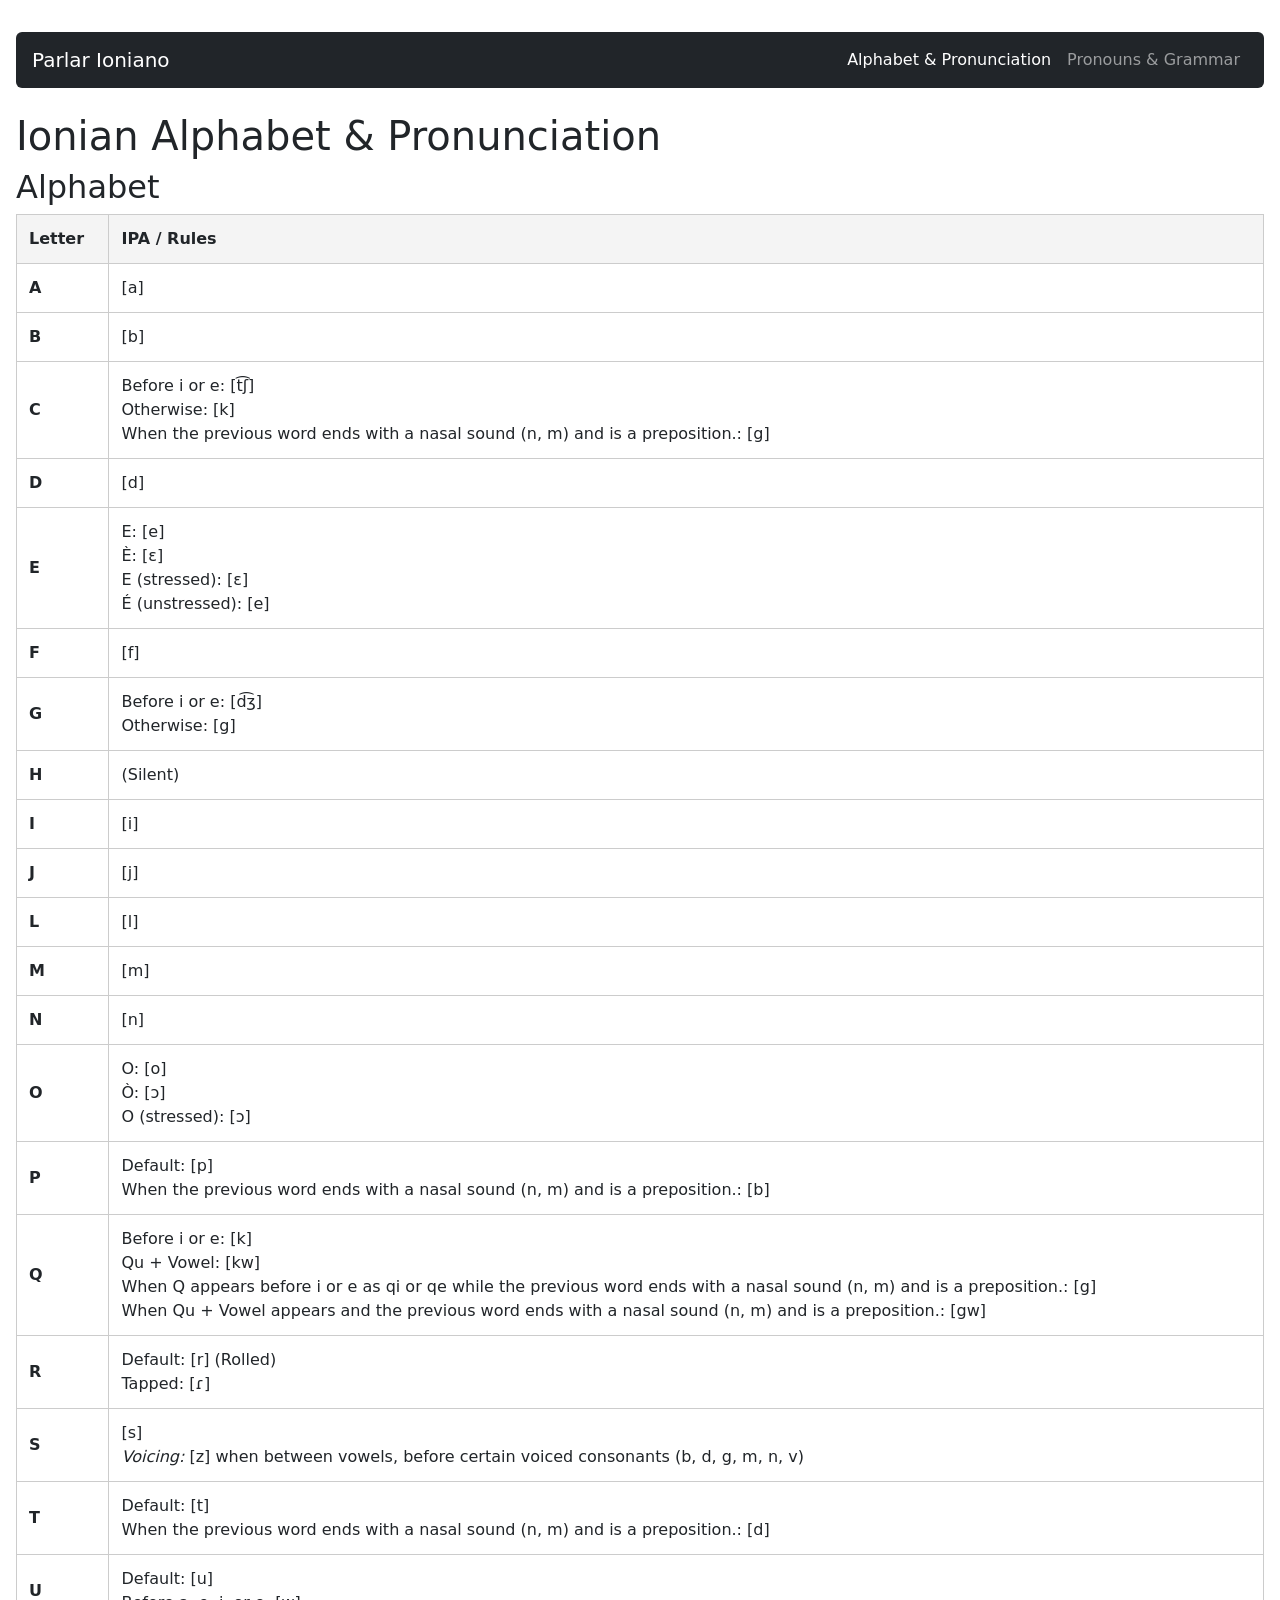
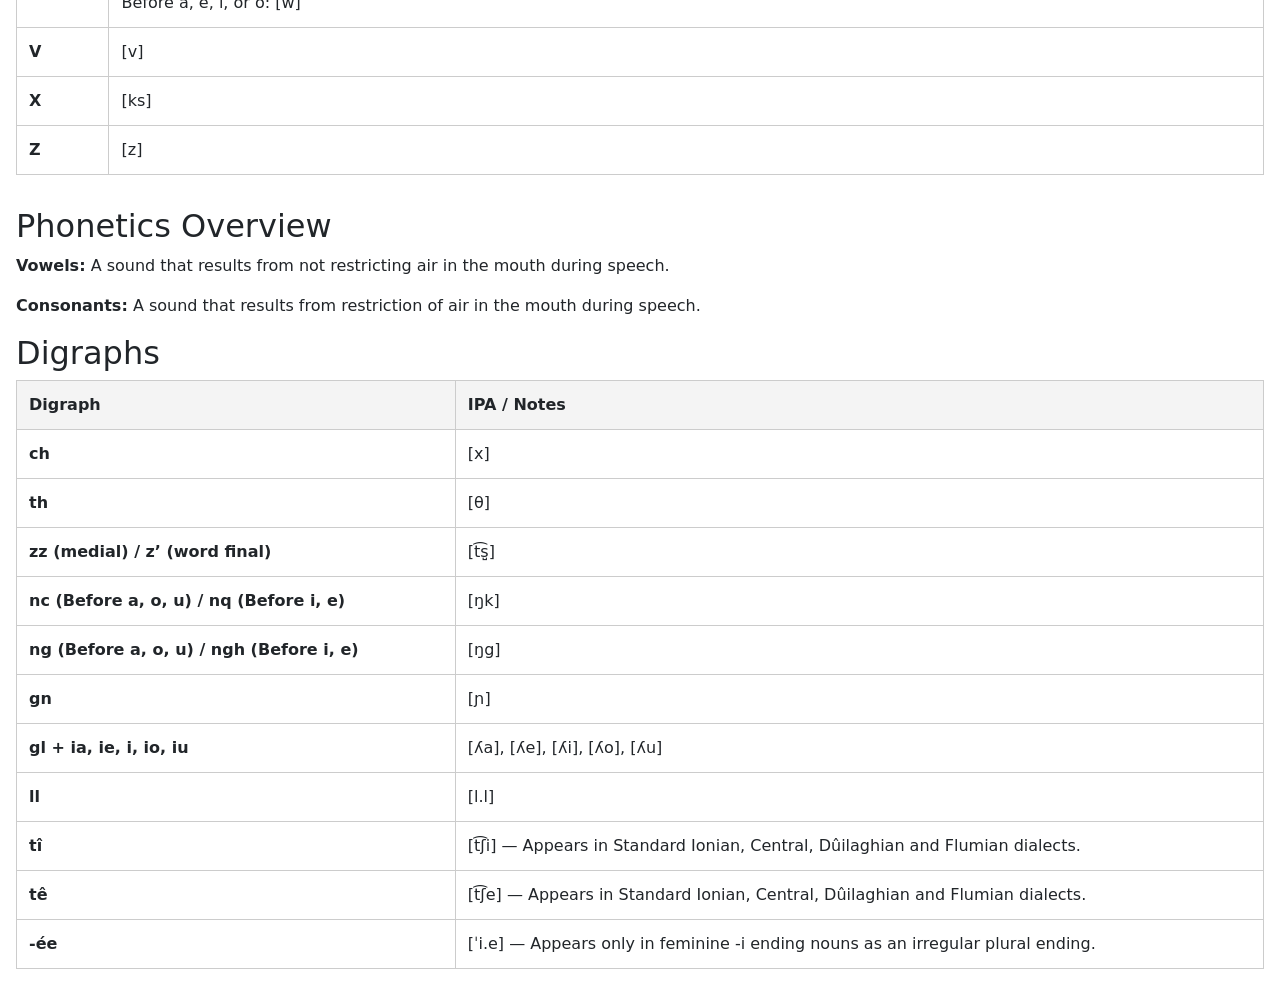
==== alphabet.html @ 9d61ab15 "Fix capitalization in titles and improve navigation links; update iframe attributes for better usabi" ====
<!DOCTYPE html>
<html lang="en">
  <head>
    <meta charset="UTF-8" />
    <meta name="viewport" content="width=device-width, initial-scale=1.0" />
    <title>Alphabet & Pronunciation – Parlar Ioniano</title>
    <!-- Pinned Bootstrap CSS CDN with Integrity Hash -->
    <link
      href="https://cdn.jsdelivr.net/npm/bootstrap@5.3.3/dist/css/bootstrap.min.css"
      rel="stylesheet"
      integrity="sha384-QWTKZyjpPEjISv5WaRU9OFeRpok6YctnYmDr5pNlyT2bRjXh0JMhjY6hW+ALEwIH"
      crossorigin="anonymous"
    />
    <link rel="stylesheet" href="css/style.css" />
    <style>
      body {
        font-family: system-ui, -apple-system, "Segoe UI", Roboto, Helvetica,
          Arial, sans-serif;
        line-height: 1.5;
        max-width: 900px;
        margin: 2rem auto;
        padding: 0 1rem;
      }
      table {
        width: 100%;
        border-collapse: collapse;
        margin-bottom: 2rem;
      }
      th,
      td {
        border: 1px solid #ccc;
        padding: 0.75rem;
        text-align: left;
      }
      th {
        background-color: #f4f4f4;
      }
      td {
        font-family: "Lucida Sans Unicode", "DejaVu Sans", Arial, sans-serif;
      }
    </style>
  </head>
  <body>
    <!-- Navigation header that auto-hides if loaded inside index.html's iframe -->
    <header class="mb-4" id="page-header">
      <nav class="navbar navbar-expand-lg navbar-dark bg-dark rounded px-3">
        <a class="navbar-brand" href="index.html" target="_top"
          >Parlar Ioniano</a
        >
        <div class="navbar-nav ms-auto">
          <a class="nav-link active" aria-current="page" href="alphabet.html"
            >Alphabet & Pronunciation</a
          >
          <a class="nav-link" href="grammar.html">Pronouns & Grammar</a>
        </div>
      </nav>
    </header>

    <main>
      <div id="alphabet-container"></div>
    </main>

    <script>
      // Automatically hide header if viewed inside the index.html iframe to prevent duplication
      if (window.self !== window.top) {
        const header = document.getElementById("page-header");
        if (header) {
          header.style.display = "none";
        }
      }
    </script>

    <script type="module">
      import { renderAlphabetPage } from "./js/data.js";
      renderAlphabetPage("alphabet-container", "data-json/data/letters.json");
    </script>
    <!-- Pinned Bootstrap JS Bundle CDN with Integrity Hash -->
    <script
      src="https://cdn.jsdelivr.net/npm/bootstrap@5.3.3/dist/js/bootstrap.bundle.min.js"
      integrity="sha384-YvpcrYf0tY3lHB60NNkmXc5s9fDVZLESaAA55NDzOxhy9GkcIdslK1eN7N6jIeHz"
      crossorigin="anonymous"
    ></script>
  </body>
</html>
---- css/style.css ----
/* Custom theme configurations loaded after Bootstrap */
:root {
  --bs-body-font-family: system-ui, -apple-system, "Segoe UI", Roboto, Helvetica,
    Arial, sans-serif;
}

/* Restore the centered layout container box for the alphabet page */
body {
  max-width: 1920px !important;
  margin: 2rem auto !important;
  padding: 0 1rem !important;
}
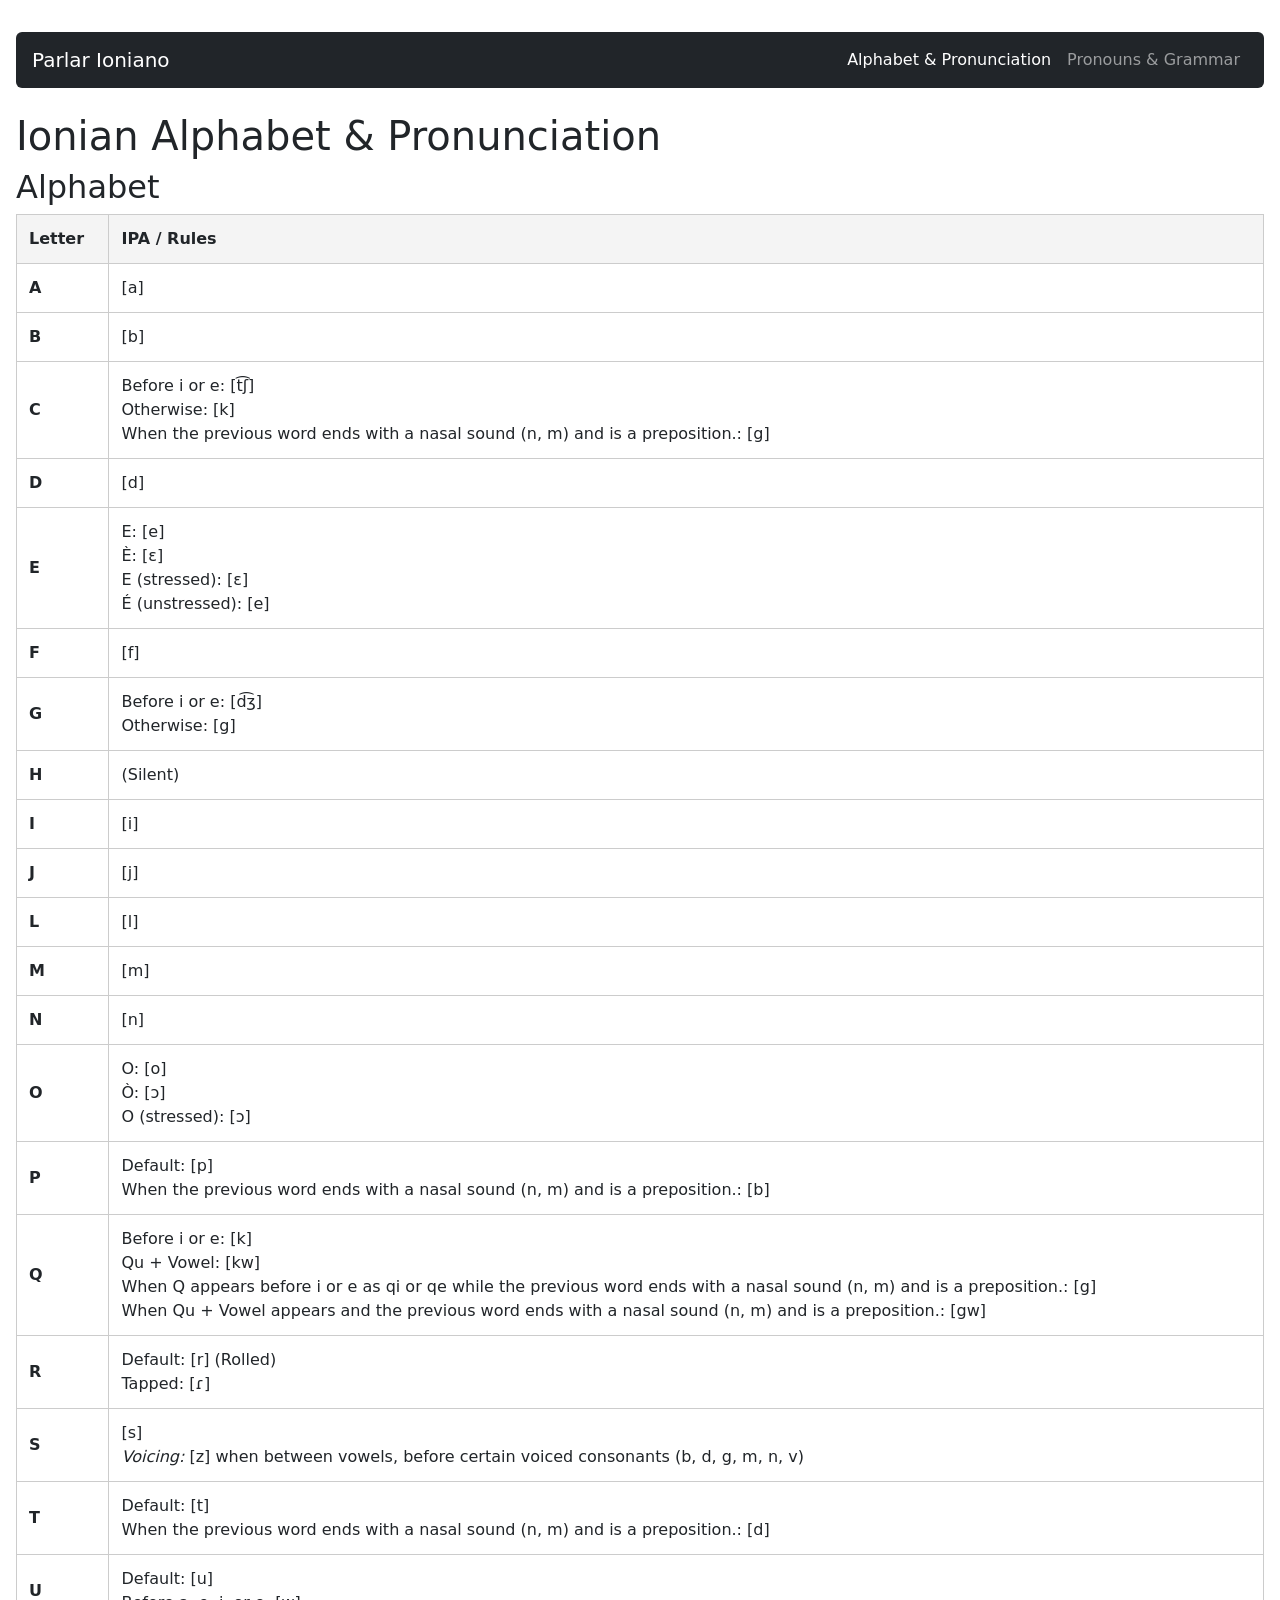
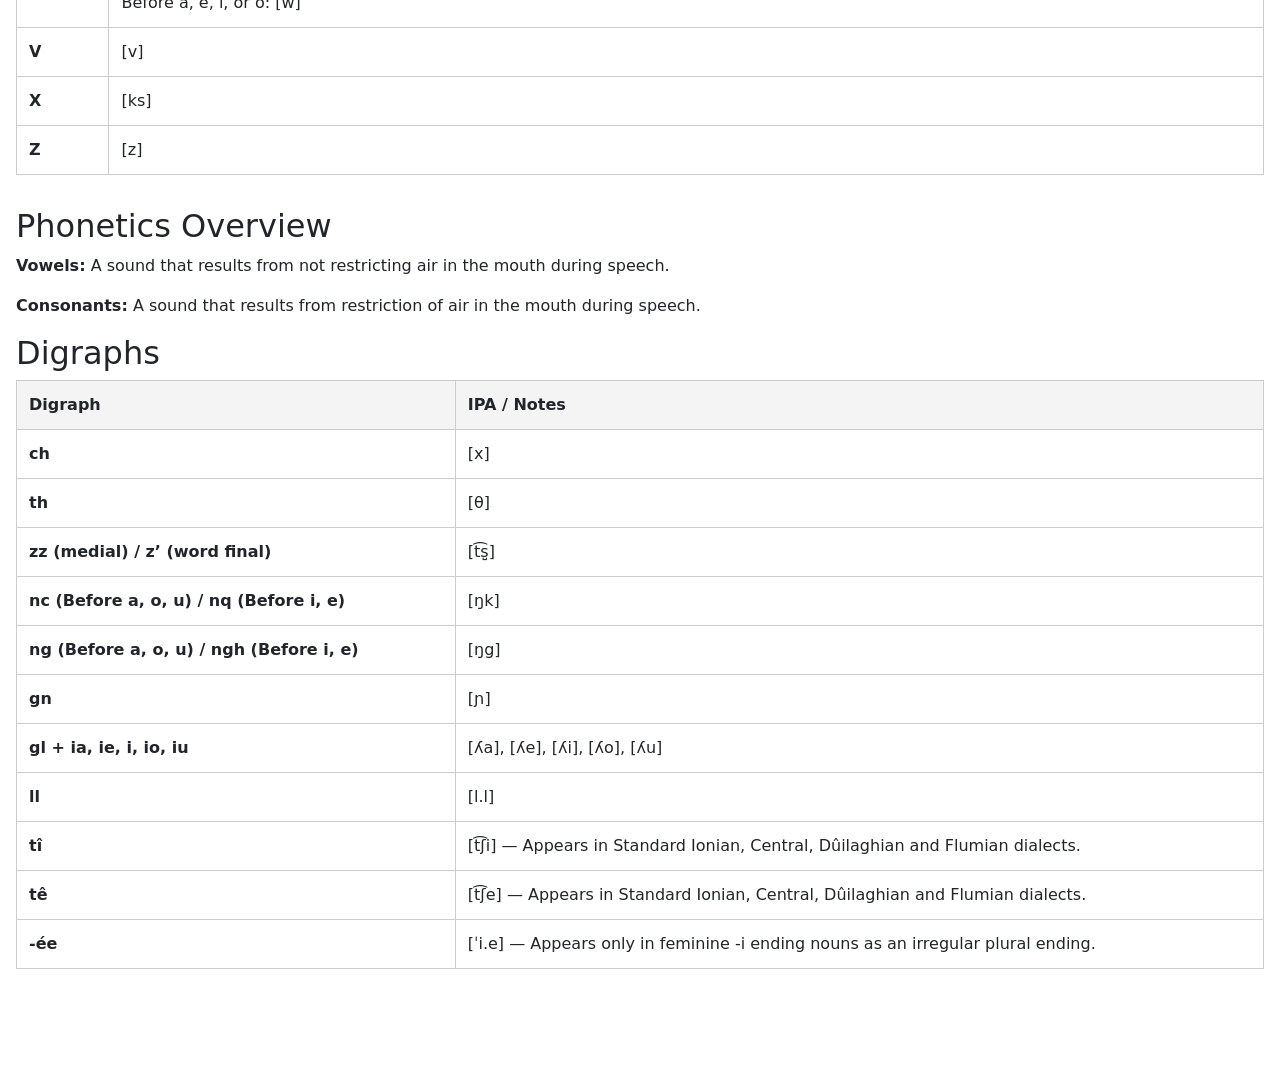
==== commit 96d56165: "Add bottom padding to body and adjust main class for improved layout; remove "Home" link" ====
--- a/alphabet.html
+++ b/alphabet.html
@@ -19,7 +19,7 @@
         line-height: 1.5;
         max-width: 900px;
         margin: 2rem auto;
-        padding: 0 1rem;
+        padding: 0 1rem 4rem 1rem; /* Added bottom padding to the body */
       }
       table {
         width: 100%;
@@ -35,6 +35,7 @@
       th {
         background-color: #f4f4f4;
       }
+      /* Ensure IPA brackets and special linguistic characters render cleanly */
       td {
         font-family: "Lucida Sans Unicode", "DejaVu Sans", Arial, sans-serif;
       }
@@ -48,6 +49,7 @@
           >Parlar Ioniano</a
         >
         <div class="navbar-nav ms-auto">
+          <!-- "Home" link removed -->
           <a class="nav-link active" aria-current="page" href="alphabet.html"
             >Alphabet & Pronunciation</a
           >
@@ -56,7 +58,7 @@
       </nav>
     </header>
 
-    <main>
+    <main class="mb-5 pb-4">
       <div id="alphabet-container"></div>
     </main>
 
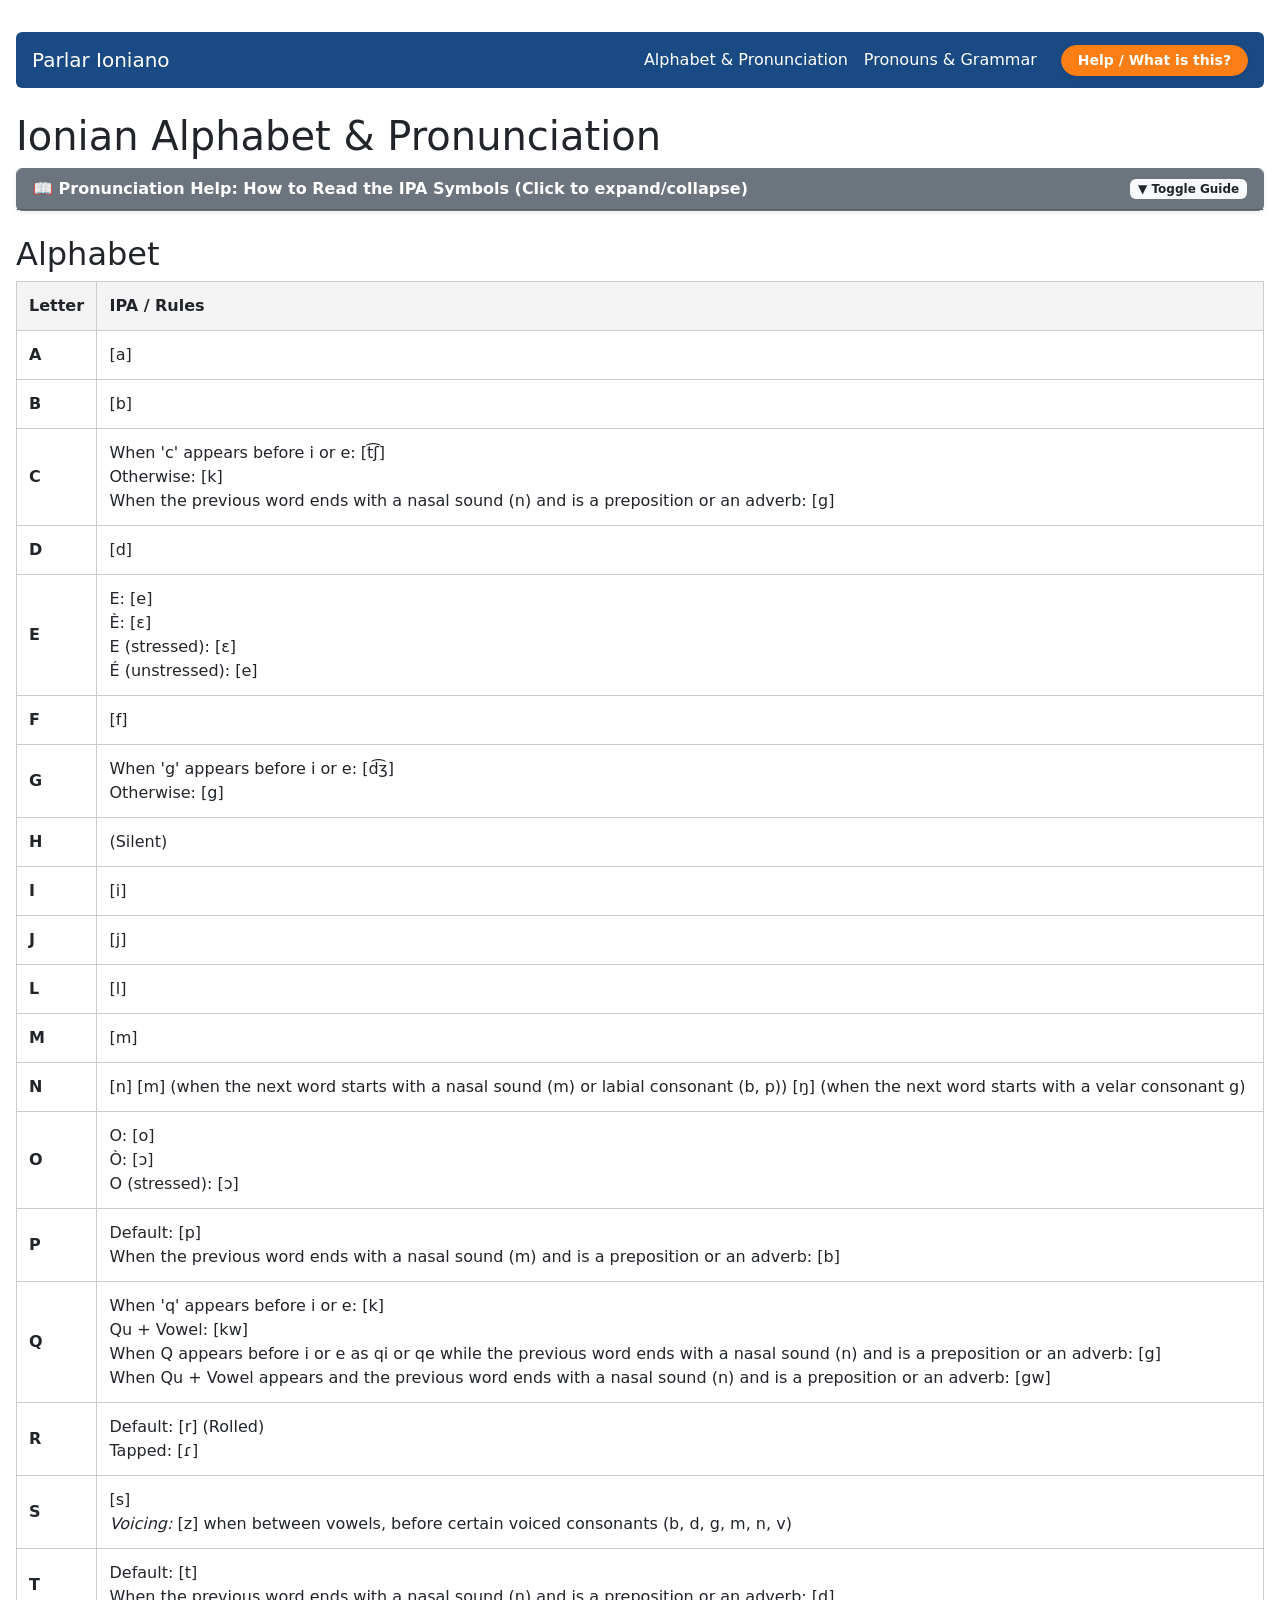
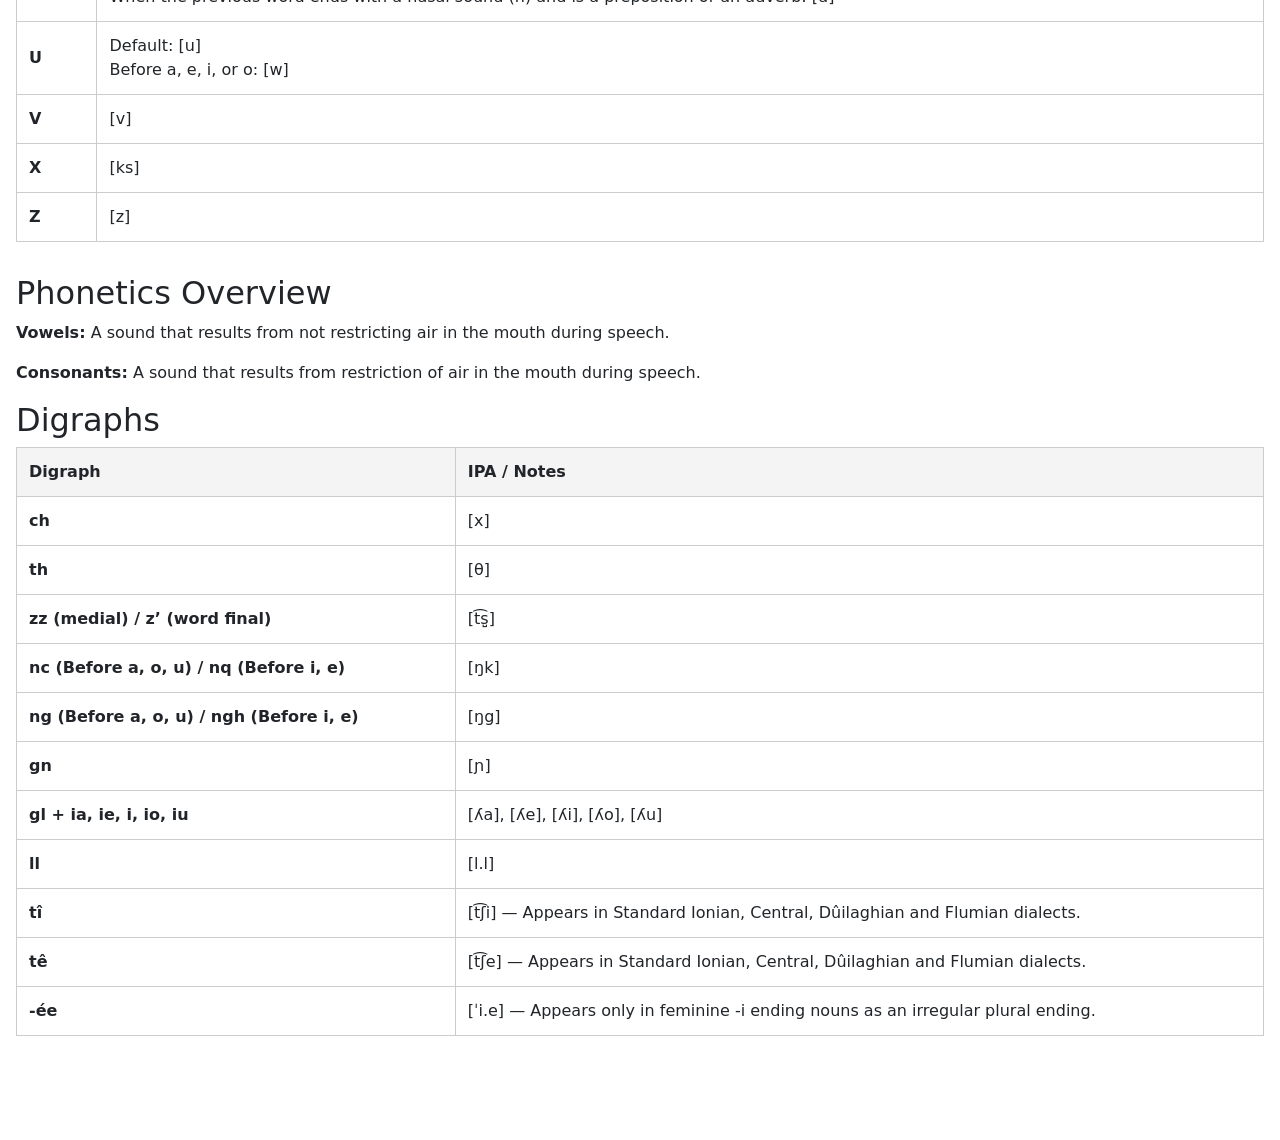
==== commit 1bf74706: "Enhance letters.json with clearer conditions for 'C', 'G', 'N', and 'Q' sounds; add IPA guide in dat" ====
--- a/alphabet.html
+++ b/alphabet.html
@@ -19,7 +19,7 @@
         line-height: 1.5;
         max-width: 900px;
         margin: 2rem auto;
-        padding: 0 1rem 4rem 1rem; /* Added bottom padding to the body */
+        padding: 0 1rem 4rem 1rem;
       }
       table {
         width: 100%;
@@ -35,9 +35,21 @@
       th {
         background-color: #f4f4f4;
       }
-      /* Ensure IPA brackets and special linguistic characters render cleanly */
       td {
         font-family: "Lucida Sans Unicode", "DejaVu Sans", Arial, sans-serif;
+      }
+      /* Custom Orange Button with Glowing Hover Effect */
+      .help-btn-orange {
+        background-color: #fd7e14;
+        border-color: #fd7e14;
+        transition: background-color 0.2s ease, transform 0.2s ease,
+          box-shadow 0.3s ease;
+      }
+      .help-btn-orange:hover {
+        background-color: #e56b0b !important;
+        border-color: #e56b0b !important;
+        transform: translateY(-1px);
+        box-shadow: 0 0 15px rgba(253, 126, 20, 0.8) !important;
       }
     </style>
   </head>
@@ -48,12 +60,22 @@
         <a class="navbar-brand" href="index.html" target="_top"
           >Parlar Ioniano</a
         >
-        <div class="navbar-nav ms-auto">
-          <!-- "Home" link removed -->
+
+        <div class="navbar-nav ms-auto align-items-center">
           <a class="nav-link active" aria-current="page" href="alphabet.html"
             >Alphabet & Pronunciation</a
           >
           <a class="nav-link" href="grammar.html">Pronouns & Grammar</a>
+          <!-- Help Button Trigger (Orange with Hover Glow) -->
+          <button
+            type="button"
+            class="btn btn-sm ms-lg-3 mt-2 mt-lg-0 rounded-pill px-3 text-white fw-bold shadow-sm help-btn-orange"
+            data-bs-toggle="modal"
+            data-bs-target="#ionianoHelpModal"
+            title="What is Parlar Ioniano?"
+          >
+            Help / What is this?
+          </button>
         </div>
       </nav>
     </header>
@@ -62,8 +84,66 @@
       <div id="alphabet-container"></div>
     </main>
 
+    <!-- What is Parlar Ioniano? Modal -->
+    <div
+      class="modal fade text-dark"
+      id="ionianoHelpModal"
+      tabindex="-1"
+      aria-labelledby="ionianoHelpModalLabel"
+      aria-hidden="true"
+    >
+      <div class="modal-dialog modal-dialog-centered">
+        <div class="modal-content">
+          <div
+            class="modal-header"
+            style="background-color: #1a4a84; color: white"
+          >
+            <h5 class="modal-title" id="ionianoHelpModalLabel">
+              What is Parlar Ioniano?
+            </h5>
+            <button
+              type="button"
+              class="btn-close btn-close-white"
+              data-bs-dismiss="modal"
+              aria-label="Close"
+            ></button>
+          </div>
+          <div class="modal-body p-4">
+            <p>
+              <strong>Parlar Ioniano</strong> is the native documentation portal
+              for <strong>Ionian (Lingua ioniana)</strong>, a detailed
+              constructed romance language featuring three grammatical genders
+              (Masculine, Feminine, Neuter) and comprehensive phonetic and
+              grammatical paradigms[cite: 11, 15]. <br /><br />
+              Lingua ioniana is a constructed language that has been developed
+              independently from Latin, but since it is a romance language, it
+              has many similarities to Latin and other romance languages[cite:
+              11, 15].
+              <br /><br />
+              It is a language that has been developed for the purpose of
+              communication and expression, and it has its own unique grammar,
+              vocabulary, and pronunciation rules[cite: 11, 15].
+            </p>
+            <p class="mb-0 text-muted small">
+              Use the top navigation tabs to explore alphabet rules,
+              pronunciation guides, pronouns, and structural grammar
+              matrices[cite: 11, 15].
+            </p>
+          </div>
+          <div class="modal-footer">
+            <button
+              type="button"
+              class="btn btn-secondary btn-sm"
+              data-bs-dismiss="modal"
+            >
+              Close
+            </button>
+          </div>
+        </div>
+      </div>
+    </div>
+
     <script>
-      // Automatically hide header if viewed inside the index.html iframe to prevent duplication
       if (window.self !== window.top) {
         const header = document.getElementById("page-header");
         if (header) {
@@ -76,7 +156,6 @@
       import { renderAlphabetPage } from "./js/data.js";
       renderAlphabetPage("alphabet-container", "data-json/data/letters.json");
     </script>
-    <!-- Pinned Bootstrap JS Bundle CDN with Integrity Hash -->
     <script
       src="https://cdn.jsdelivr.net/npm/bootstrap@5.3.3/dist/js/bootstrap.bundle.min.js"
       integrity="sha384-YvpcrYf0tY3lHB60NNkmXc5s9fDVZLESaAA55NDzOxhy9GkcIdslK1eN7N6jIeHz"
--- a/css/style.css
+++ b/css/style.css
@@ -10,3 +10,18 @@
   margin: 2rem auto !important;
   padding: 0 1rem !important;
 }
+
+/* Custom Navbar Styling matching Ionian document blue */
+.navbar {
+  background-color: #1a4a84 !important;
+}
+
+/* Ensure navbar brand and links look clean and readable on the blue background */
+.navbar .navbar-brand,
+.navbar .nav-link {
+  color: #ffffff !important;
+}
+
+.navbar .nav-link:hover {
+  color: #d1e1f0 !important;
+}
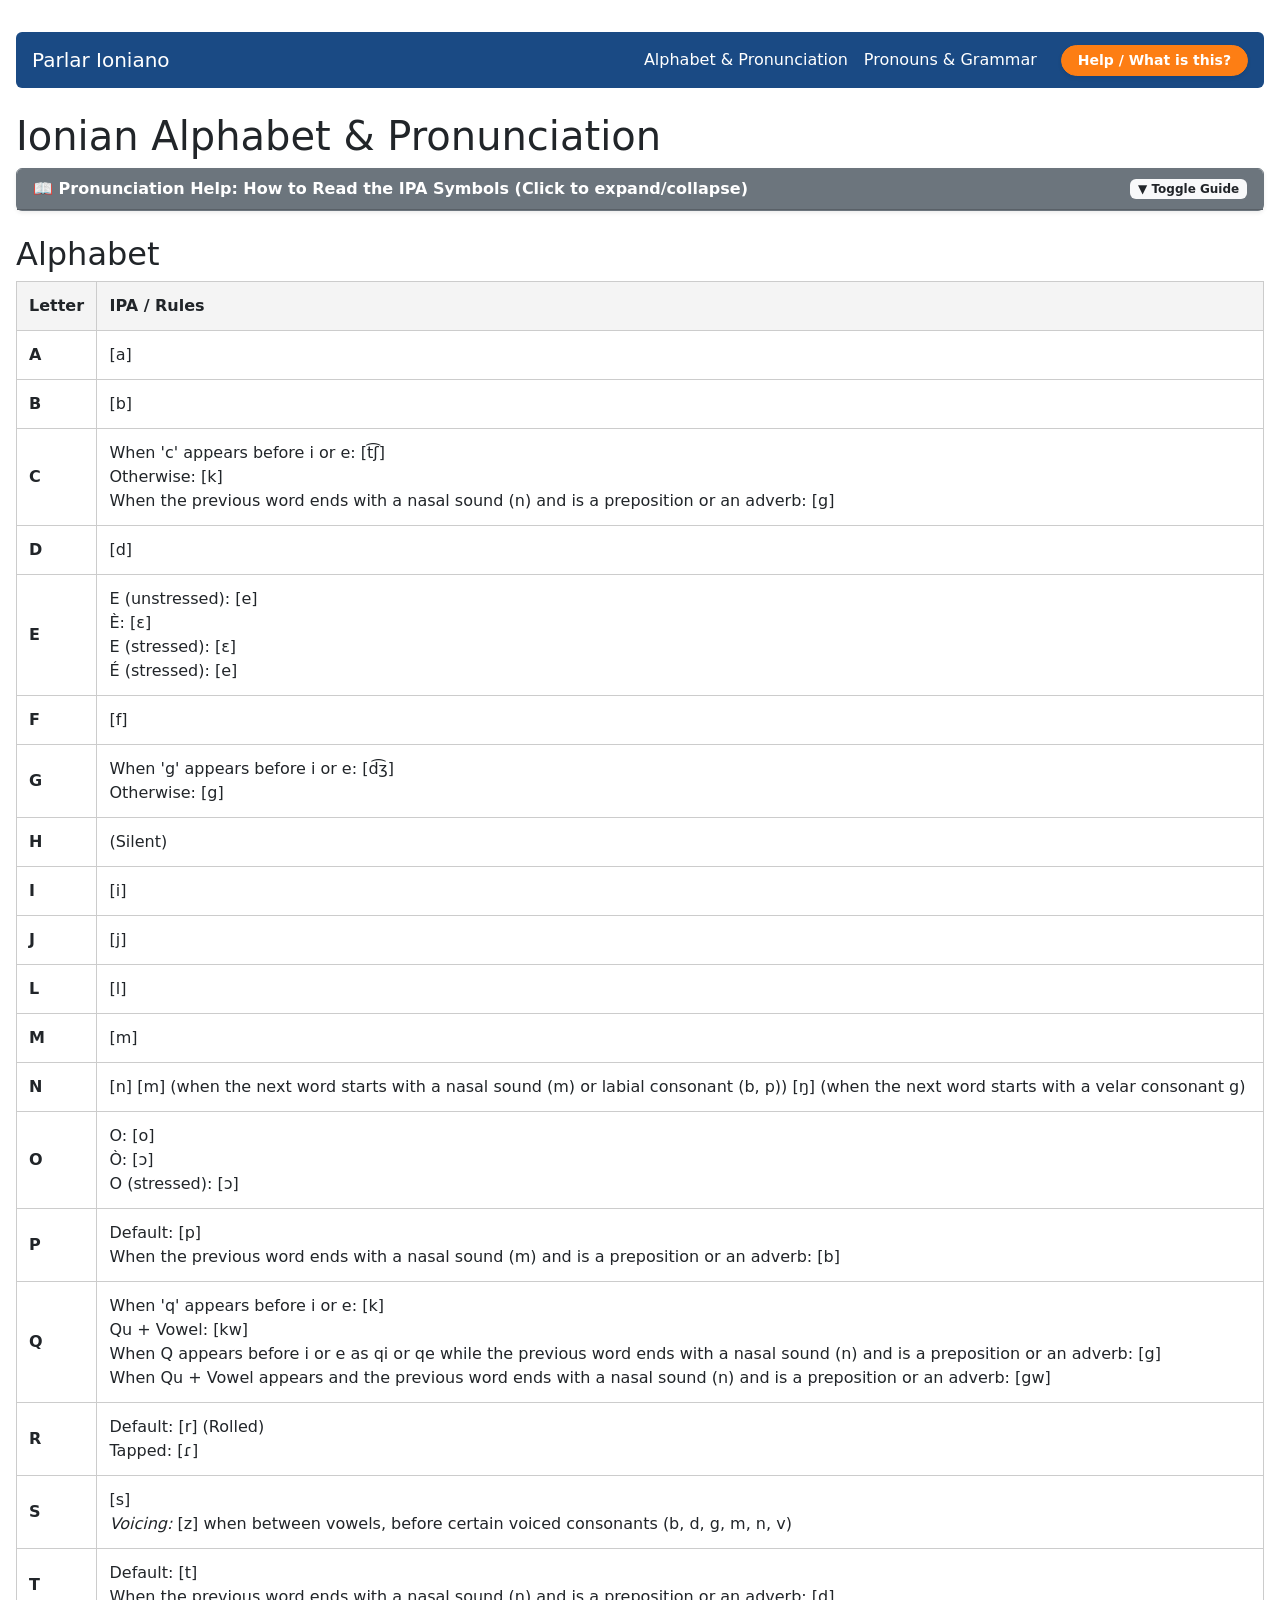
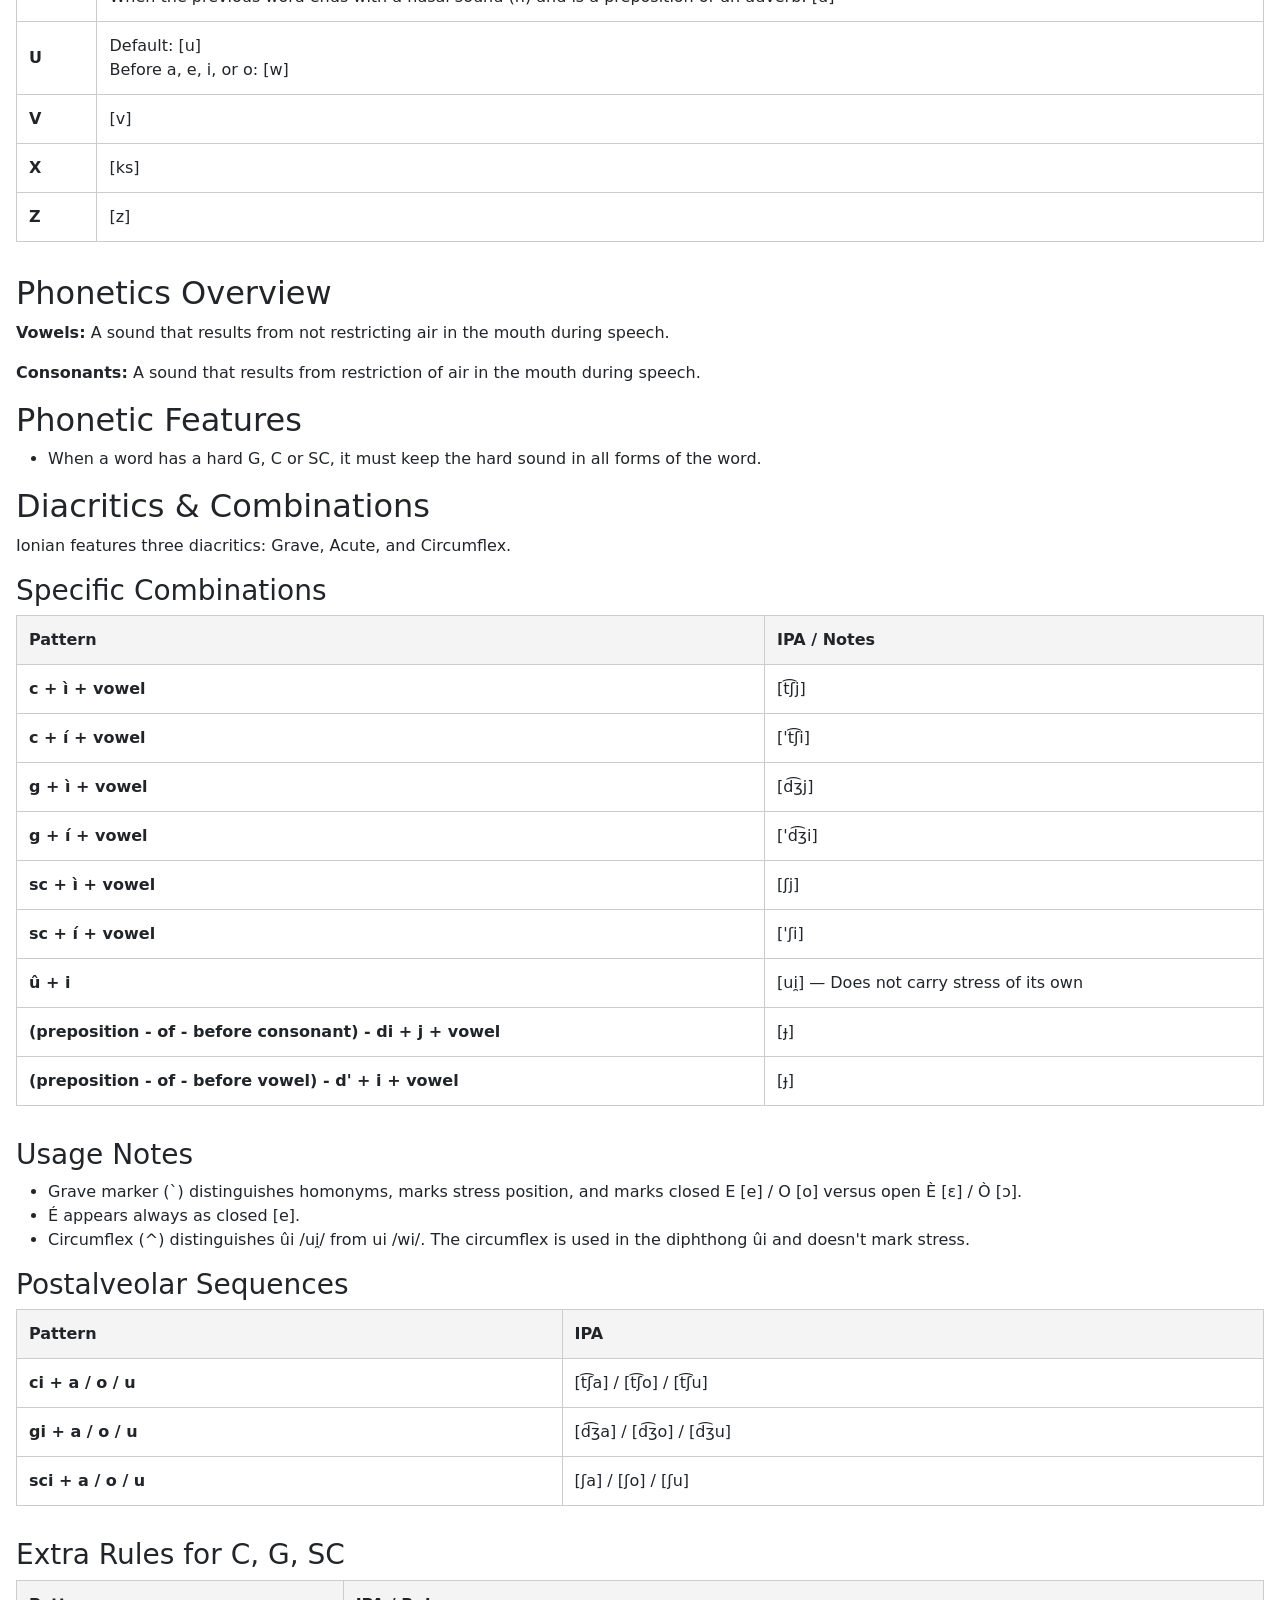
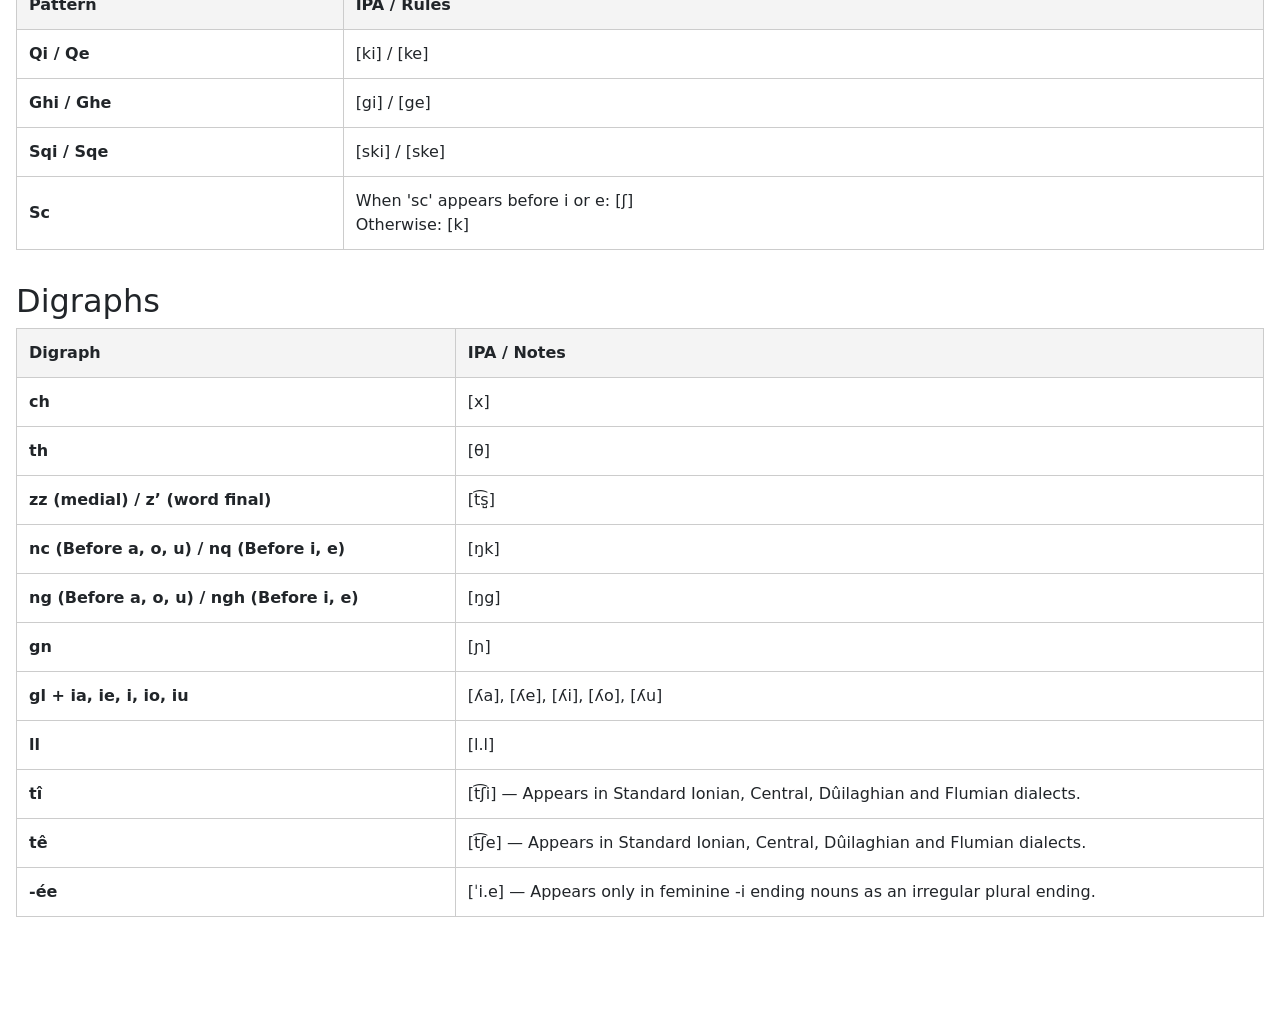
==== commit 2e63c0c4: "Enhance documentation by adding subtitle to 'Parlar Ioniano' in alphabet.html and grammar.html for c" ====
--- a/alphabet.html
+++ b/alphabet.html
@@ -110,11 +110,12 @@
           </div>
           <div class="modal-body p-4">
             <p>
-              <strong>Parlar Ioniano</strong> is the native documentation portal
-              for <strong>Ionian (Lingua ioniana)</strong>, a detailed
-              constructed romance language featuring three grammatical genders
-              (Masculine, Feminine, Neuter) and comprehensive phonetic and
-              grammatical paradigms[cite: 11, 15]. <br /><br />
+              <strong>Parlar Ioniano - To speak Ionian</strong> is the native
+              documentation portal for <strong>Ionian (Lingua ioniana)</strong>,
+              a detailed constructed romance language featuring three
+              grammatical genders (Masculine, Feminine, Neuter) and
+              comprehensive phonetic and grammatical paradigms[cite: 11, 15].
+              <br /><br />
               Lingua ioniana is a constructed language that has been developed
               independently from Latin, but since it is a romance language, it
               has many similarities to Latin and other romance languages[cite:
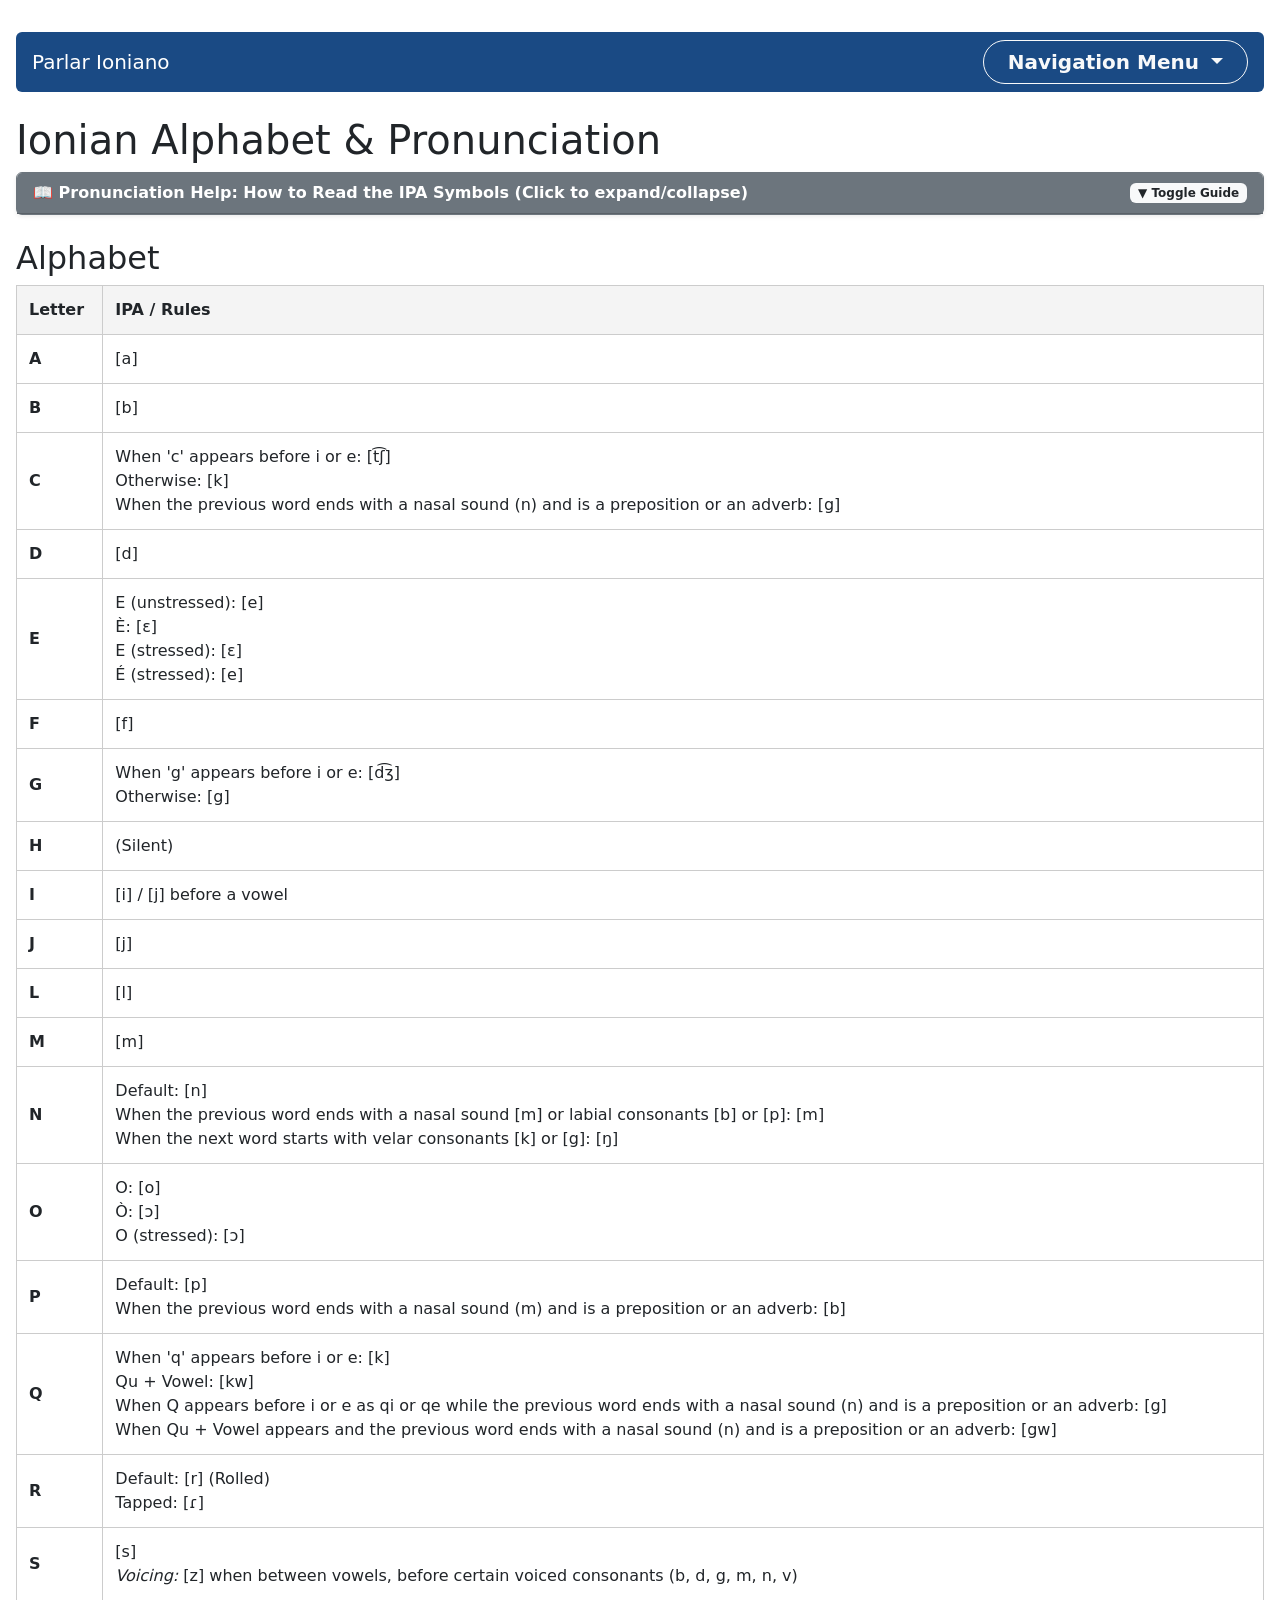
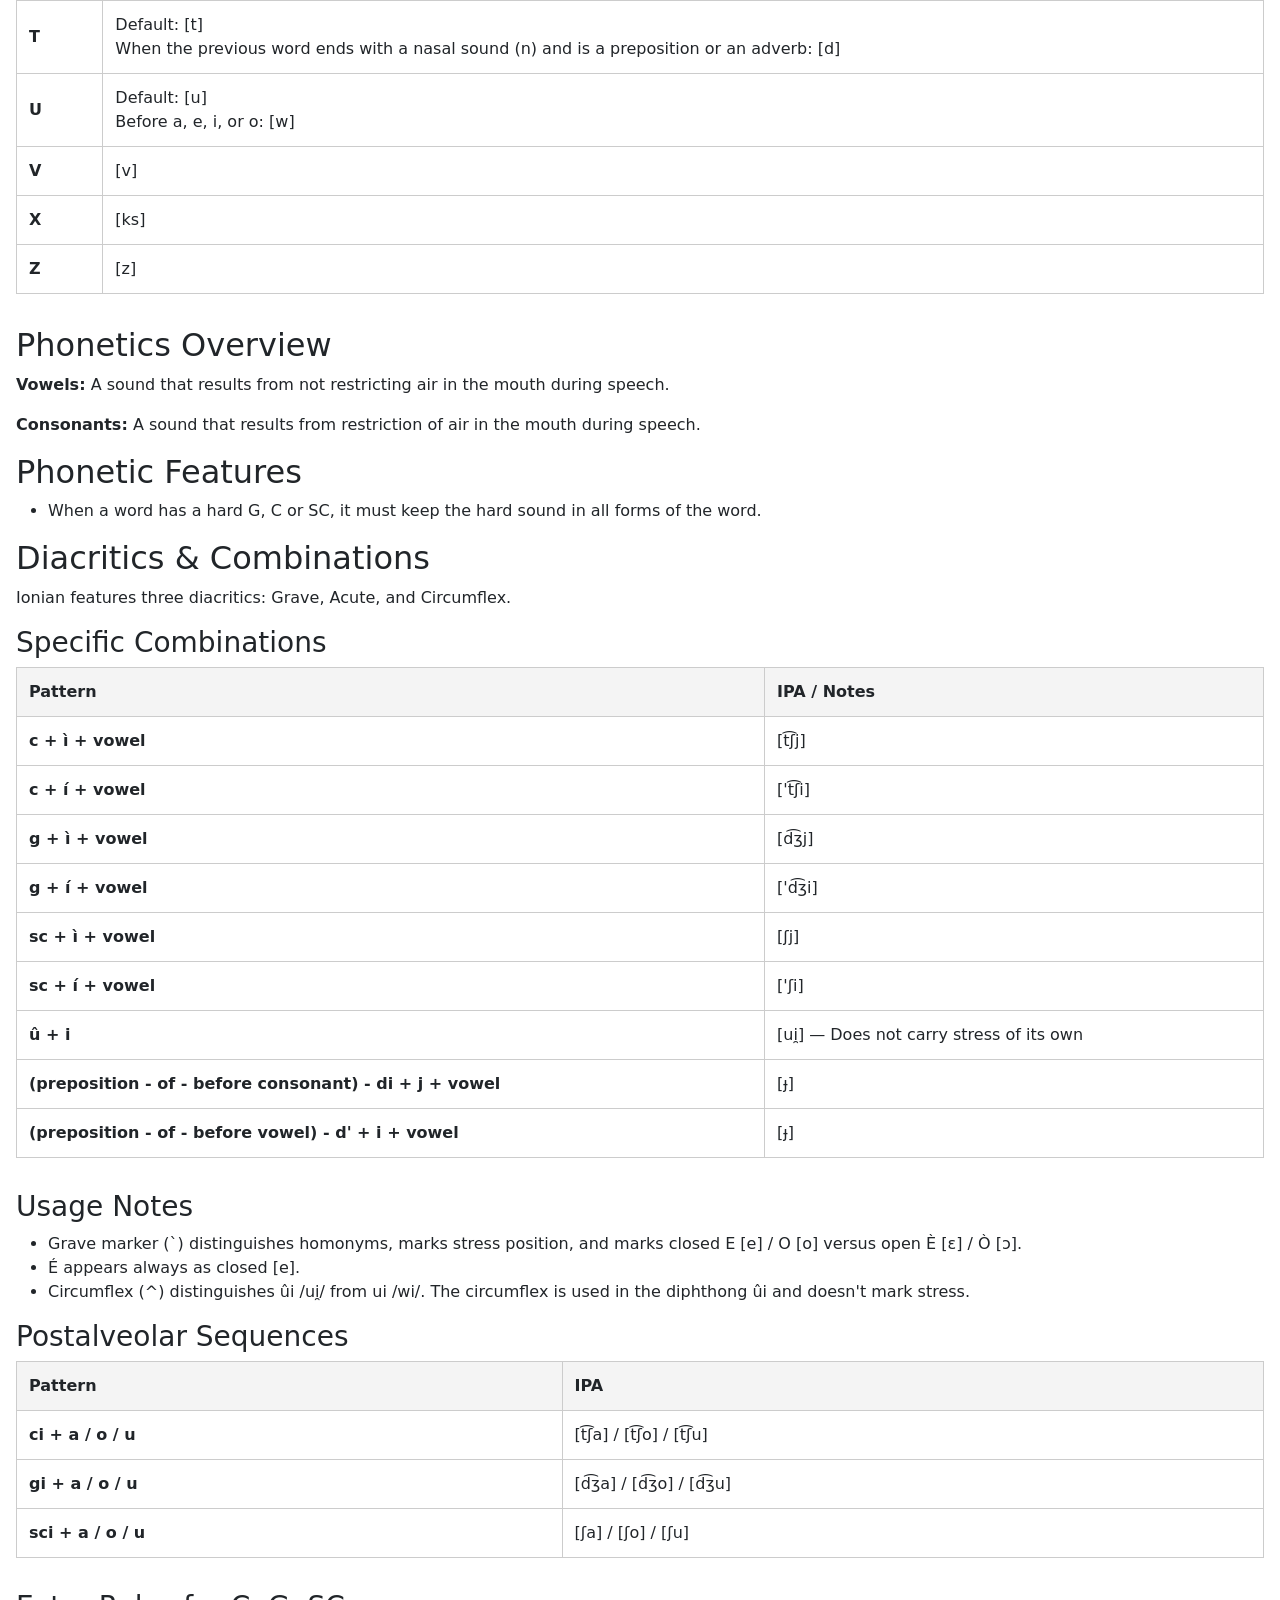
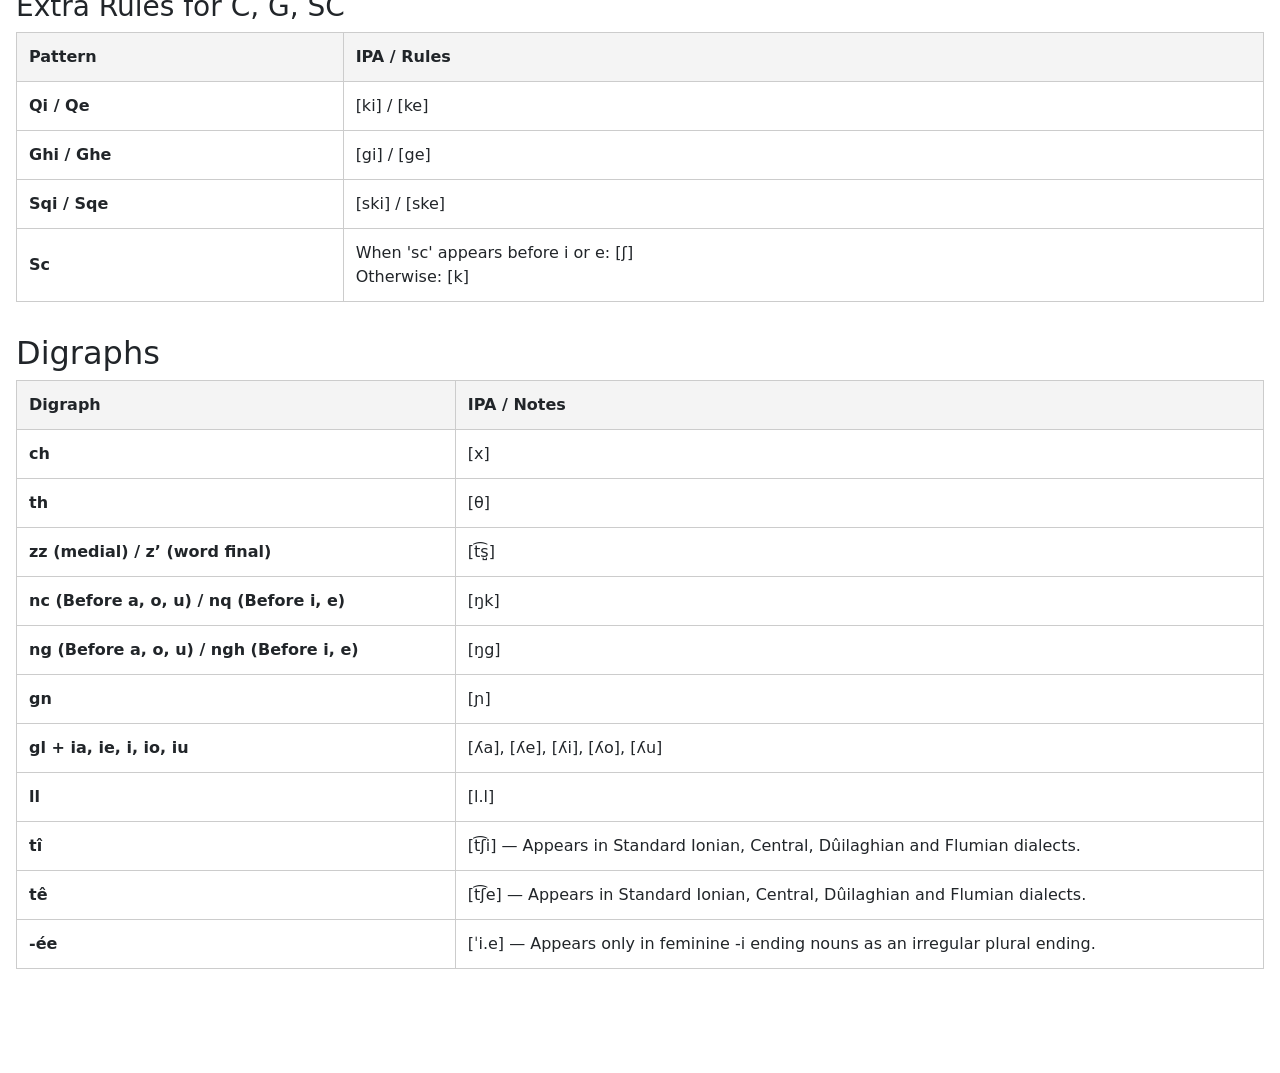
==== commit 03e105b5: "Implement dropdown navigation menu across multiple HTML files and enhance mobile responsiveness in C" ====
--- a/alphabet.html
+++ b/alphabet.html
@@ -54,28 +54,53 @@
     </style>
   </head>
   <body>
-    <!-- Navigation header that auto-hides if loaded inside index.html's iframe -->
+    <!-- Navigation header with Dropdown Menu -->
     <header class="mb-4" id="page-header">
-      <nav class="navbar navbar-expand-lg navbar-dark bg-dark rounded px-3">
+      <nav
+        class="navbar navbar-expand-lg navbar-dark rounded px-3"
+        style="background-color: #1a4a84 !important"
+      >
         <a class="navbar-brand" href="index.html" target="_top"
           >Parlar Ioniano</a
         >
 
-        <div class="navbar-nav ms-auto align-items-center">
-          <a class="nav-link active" aria-current="page" href="alphabet.html"
-            >Alphabet & Pronunciation</a
+        <!-- Dropdown Menu -->
+        <div class="dropdown ms-auto">
+          <button
+            class="btn btn-outline-light dropdown-toggle fw-bold fs-5 px-4 py-1.5 rounded-pill"
+            type="button"
+            id="ionianoNavDropdown"
+            data-bs-toggle="dropdown"
+            aria-expanded="false"
           >
-          <a class="nav-link" href="grammar.html">Pronouns & Grammar</a>
-          <!-- Help Button Trigger (Orange with Hover Glow) -->
-          <button
-            type="button"
-            class="btn btn-sm ms-lg-3 mt-2 mt-lg-0 rounded-pill px-3 text-white fw-bold shadow-sm help-btn-orange"
-            data-bs-toggle="modal"
-            data-bs-target="#ionianoHelpModal"
-            title="What is Parlar Ioniano?"
+            Navigation Menu
+          </button>
+          <ul
+            class="dropdown-menu dropdown-menu-end shadow-sm"
+            aria-labelledby="ionianoNavDropdown"
           >
-            Help / What is this?
-          </button>
+            <li>
+              <a class="dropdown-item" href="alphabet.html"
+                >Alphabet & Pronunciation</a
+              >
+            </li>
+            <li>
+              <a class="dropdown-item" href="grammar.html"
+                >Pronouns & Grammar</a
+              >
+            </li>
+            <li><hr class="dropdown-divider" /></li>
+            <li>
+              <button
+                type="button"
+                class="dropdown-item fw-bold text-orange"
+                data-bs-toggle="modal"
+                data-bs-target="#ionianoHelpModal"
+              >
+                Help / What is this?
+              </button>
+            </li>
+          </ul>
         </div>
       </nav>
     </header>
@@ -114,21 +139,18 @@
               documentation portal for <strong>Ionian (Lingua ioniana)</strong>,
               a detailed constructed romance language featuring three
               grammatical genders (Masculine, Feminine, Neuter) and
-              comprehensive phonetic and grammatical paradigms[cite: 11, 15].
-              <br /><br />
+              comprehensive phonetic and grammatical paradigms. <br /><br />
               Lingua ioniana is a constructed language that has been developed
               independently from Latin, but since it is a romance language, it
-              has many similarities to Latin and other romance languages[cite:
-              11, 15].
+              has many similarities to Latin and other romance languages.
               <br /><br />
               It is a language that has been developed for the purpose of
               communication and expression, and it has its own unique grammar,
-              vocabulary, and pronunciation rules[cite: 11, 15].
+              vocabulary, and pronunciation rules.
             </p>
             <p class="mb-0 text-muted small">
-              Use the top navigation tabs to explore alphabet rules,
-              pronunciation guides, pronouns, and structural grammar
-              matrices[cite: 11, 15].
+              Use the top navigation menu to explore alphabet rules,
+              pronunciation guides, pronouns, and structural grammar matrices.
             </p>
           </div>
           <div class="modal-footer">
--- a/css/style.css
+++ b/css/style.css
@@ -25,3 +25,42 @@
 .navbar .nav-link:hover {
   color: #d1e1f0 !important;
 }
+
+/* --- Mobile Responsiveness Additions (Keeps PC layout 100% intact) --- */
+@media (max-width: 768px) {
+  /* Fluid body padding on mobile devices with extra bottom cushion */
+  body {
+    padding: 0.5rem 0.5rem 3.5rem 0.5rem !important;
+    margin: 0.5rem auto !important;
+  }
+
+  /* Extra bottom padding specifically for main content containers */
+  main {
+    padding-bottom: 3rem !important;
+    margin-bottom: 2rem !important;
+  }
+
+  /* Scale headers gracefully on small phone screens */
+  h1 {
+    font-size: 1.5rem !important;
+  }
+  h2 {
+    font-size: 1.25rem !important;
+  }
+
+  /* Make iframe adapt cleanly on mobile viewports */
+  .iframe-container {
+    height: calc(100vh - 75px) !important;
+  }
+
+  /* Prevent table overflow and enable smooth touch scrolling on phones */
+  .table-responsive {
+    overflow-x: auto;
+    -webkit-overflow-scrolling: touch;
+  }
+
+  /* Ensure dropdown menus don't clip off small viewports */
+  .dropdown-menu {
+    max-width: 85vw;
+  }
+}
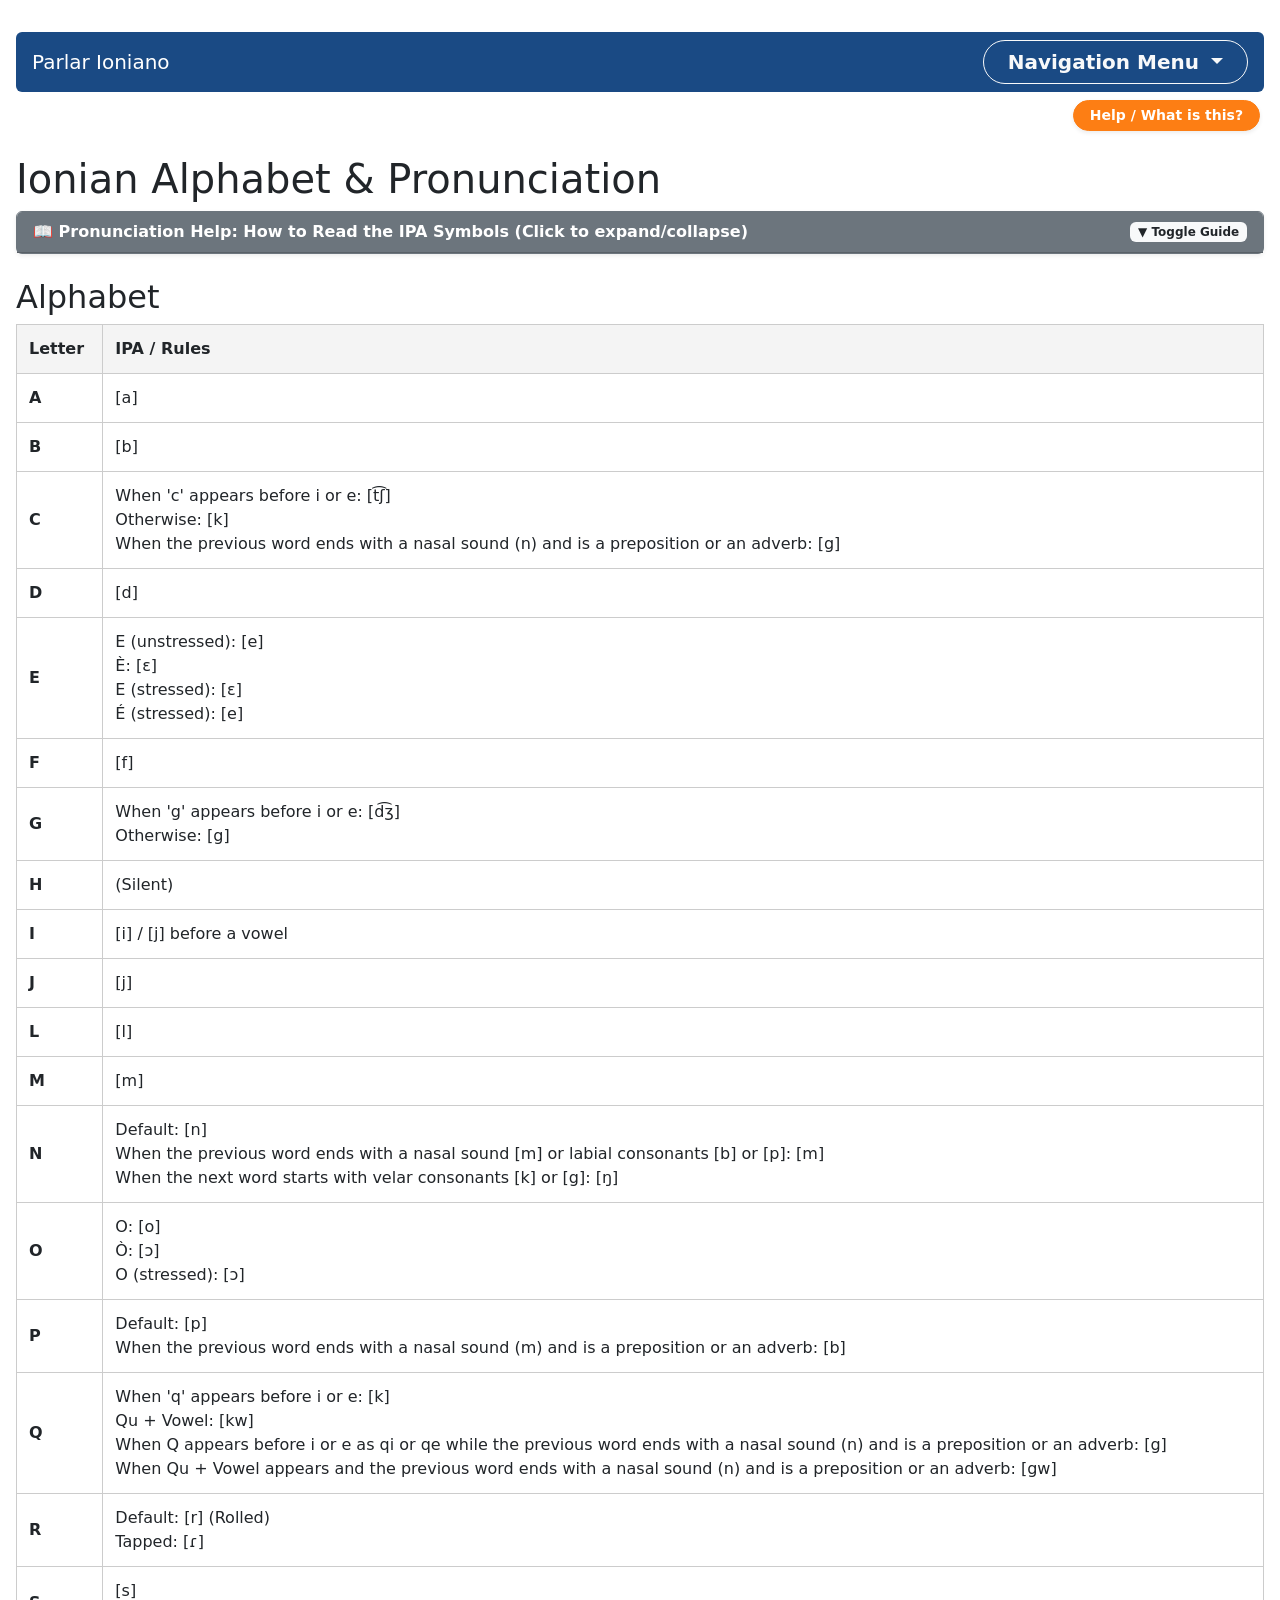
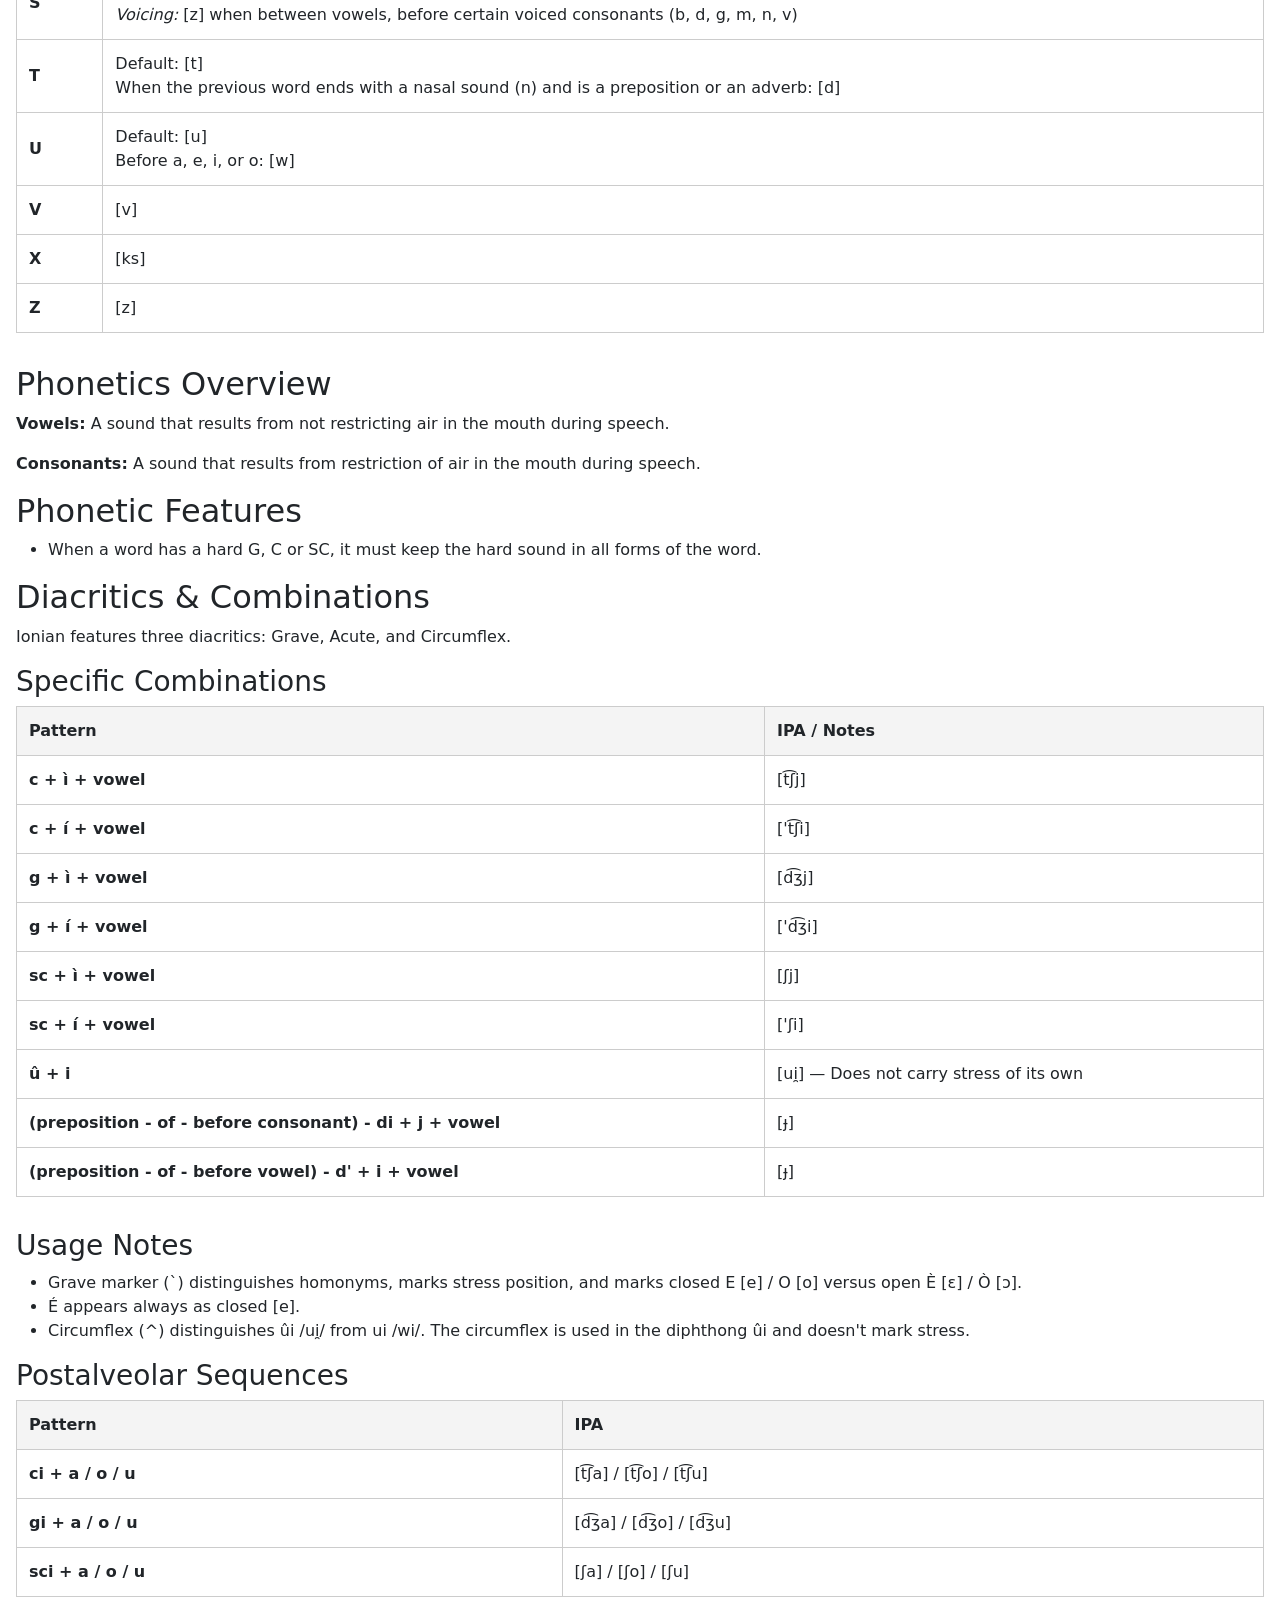
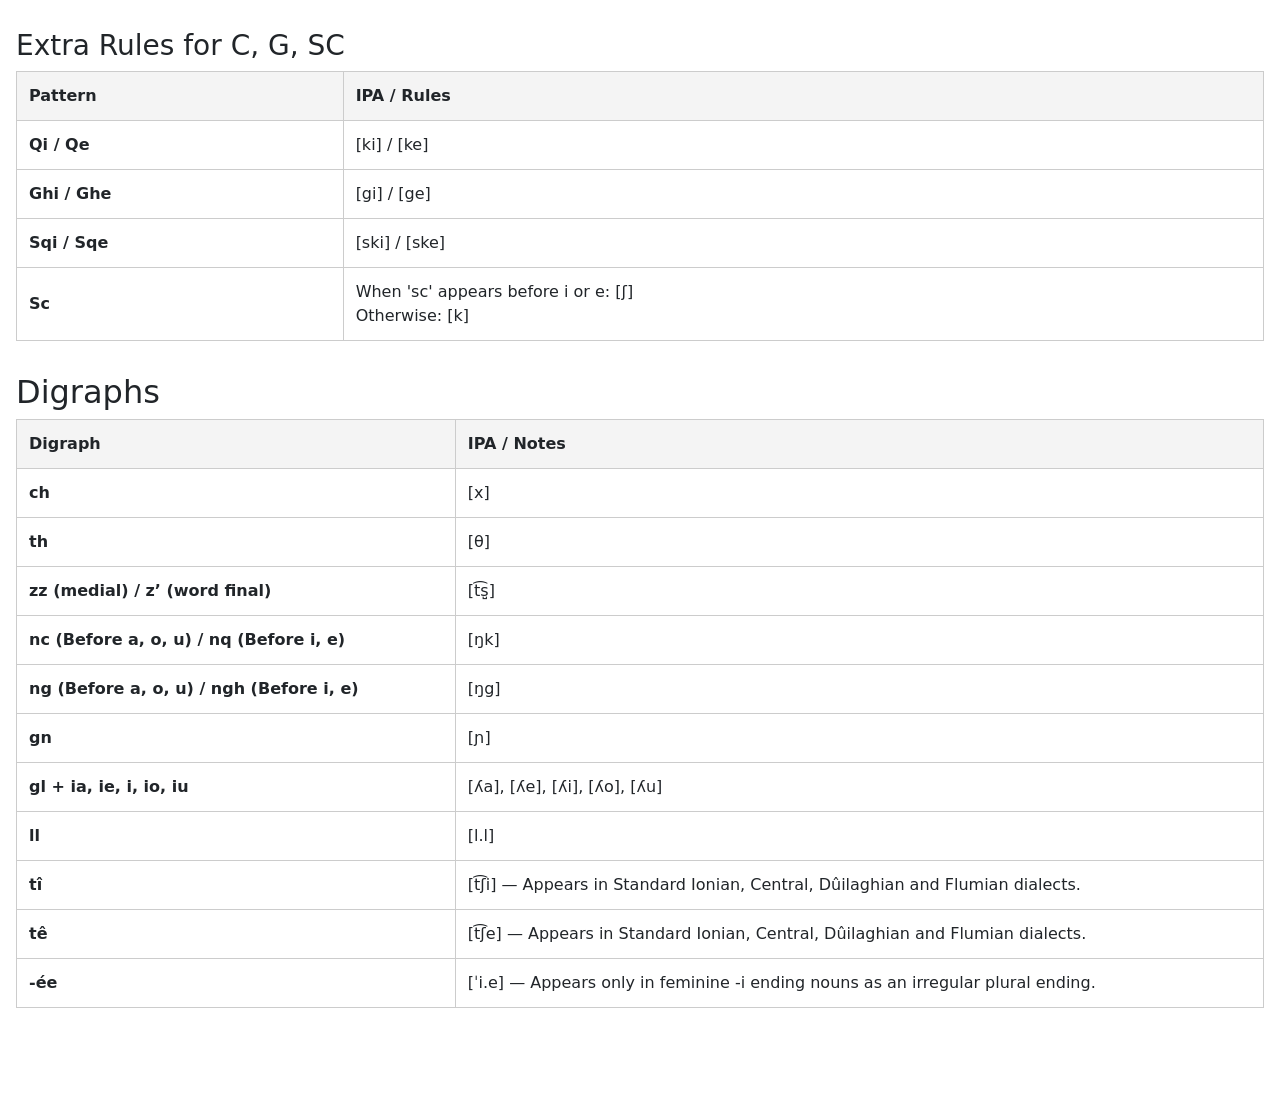
==== commit 378db779: "Refactor help button placement and enhance language descriptions for clarity" ====
--- a/alphabet.html
+++ b/alphabet.html
@@ -38,7 +38,6 @@
       td {
         font-family: "Lucida Sans Unicode", "DejaVu Sans", Arial, sans-serif;
       }
-      /* Custom Orange Button with Glowing Hover Effect */
       .help-btn-orange {
         background-color: #fd7e14;
         border-color: #fd7e14;
@@ -89,20 +88,27 @@
                 >Pronouns & Grammar</a
               >
             </li>
-            <li><hr class="dropdown-divider" /></li>
             <li>
-              <button
-                type="button"
-                class="dropdown-item fw-bold text-orange"
-                data-bs-toggle="modal"
-                data-bs-target="#ionianoHelpModal"
-              >
-                Help / What is this?
-              </button>
+              <a class="dropdown-item" href="numbers.html">Numbers Converter</a>
+            </li>
+            <li>
+              <a class="dropdown-item" href="tests/tests.html">Test Suite</a>
             </li>
           </ul>
         </div>
       </nav>
+
+      <!-- Help / What is this? Button Positioned Directly Below the Blue Bar -->
+      <div class="d-flex justify-content-end mt-2 px-1">
+        <button
+          type="button"
+          class="btn help-btn-orange text-white fw-bold btn-sm px-3 rounded-pill shadow-sm"
+          data-bs-toggle="modal"
+          data-bs-target="#ionianoHelpModal"
+        >
+          Help / What is this?
+        </button>
+      </div>
     </header>
 
     <main class="mb-5 pb-4">
--- a/css/style.css
+++ b/css/style.css
@@ -4,11 +4,12 @@
     Arial, sans-serif;
 }
 
-/* Restore the centered layout container box for the alphabet page */
+/* Restore the centered layout container box for desktop */
 body {
   max-width: 1920px !important;
   margin: 2rem auto !important;
   padding: 0 1rem !important;
+  overflow-x: hidden;
 }
 
 /* Custom Navbar Styling matching Ionian document blue */
@@ -26,41 +27,94 @@
   color: #d1e1f0 !important;
 }
 
-/* --- Mobile Responsiveness Additions (Keeps PC layout 100% intact) --- */
-@media (max-width: 768px) {
-  /* Fluid body padding on mobile devices with extra bottom cushion */
+/* --- Mobile Responsiveness (Portrait & Landscape Alignment) --- */
+@media (max-width: 992px) {
+  /* Ensure smooth, natural document flow and ample bottom cushioning */
   body {
-    padding: 0.5rem 0.5rem 3.5rem 0.5rem !important;
-    margin: 0.5rem auto !important;
+    padding: 0.25rem 0.25rem 4rem 0.25rem !important;
+    margin: 0 auto !important;
+    width: 100% !important;
+    max-width: 100% !important;
+    box-sizing: border-box !important;
+    overflow-y: auto !important; /* Enables smooth full-page vertical scrolling */
   }
 
-  /* Extra bottom padding specifically for main content containers */
-  main {
-    padding-bottom: 3rem !important;
-    margin-bottom: 2rem !important;
+  main,
+  .container {
+    width: 100% !important;
+    max-width: 100% !important;
+    margin-left: 0 !important;
+    margin-right: 0 !important;
+    padding-left: 0.25rem !important;
+    padding-right: 0.25rem !important;
   }
 
-  /* Scale headers gracefully on small phone screens */
-  h1 {
-    font-size: 1.5rem !important;
-  }
-  h2 {
-    font-size: 1.25rem !important;
-  }
-
-  /* Make iframe adapt cleanly on mobile viewports */
+  /* Dynamic iframe sizing that respects screen dimensions and scrolls naturally */
   .iframe-container {
-    height: calc(100vh - 75px) !important;
-  }
-
-  /* Prevent table overflow and enable smooth touch scrolling on phones */
-  .table-responsive {
-    overflow-x: auto;
+    width: 100% !important;
+    height: calc(100vh - 85px) !important;
+    overflow-y: auto !important;
     -webkit-overflow-scrolling: touch;
   }
 
-  /* Ensure dropdown menus don't clip off small viewports */
+  iframe {
+    width: 100% !important;
+    height: 100% !important;
+    border: none;
+  }
+
+  /* Make header span edge-to-edge with the rest of the content */
+  #page-header {
+    padding-left: 0 !important;
+    padding-right: 0 !important;
+    margin-left: 0 !important;
+    margin-right: 0 !important;
+    width: 100% !important;
+  }
+
+  /* Contain Accordion cards and Tables so they stay inside bounds */
+  .accordion,
+  .accordion-item,
+  .table-responsive {
+    width: 100% !important;
+    max-width: 100% !important;
+    margin-left: 0 !important;
+    margin-right: 0 !important;
+    box-sizing: border-box !important;
+  }
+
+  table {
+    table-layout: fixed !important;
+    width: 100% !important;
+    max-width: 100% !important;
+  }
+
+  th,
+  td {
+    white-space: normal !important;
+    word-wrap: break-word !important;
+    word-break: break-word !important;
+    padding: 0.4rem 0.3rem !important;
+  }
+
+  /* Ensure dropdown menu stays within screen bounds */
   .dropdown-menu {
     max-width: 85vw;
   }
 }
+
+/* --- Mobile Landscape Specific Adjustments --- */
+@media (max-width: 992px) and (orientation: landscape) {
+  body {
+    padding: 0.15rem 0.25rem 3rem 0.25rem !important;
+  }
+
+  .iframe-container {
+    height: calc(100vh - 65px) !important;
+  }
+
+  header.mb-4,
+  header.mb-3 {
+    margin-bottom: 0.5rem !important;
+  }
+}
